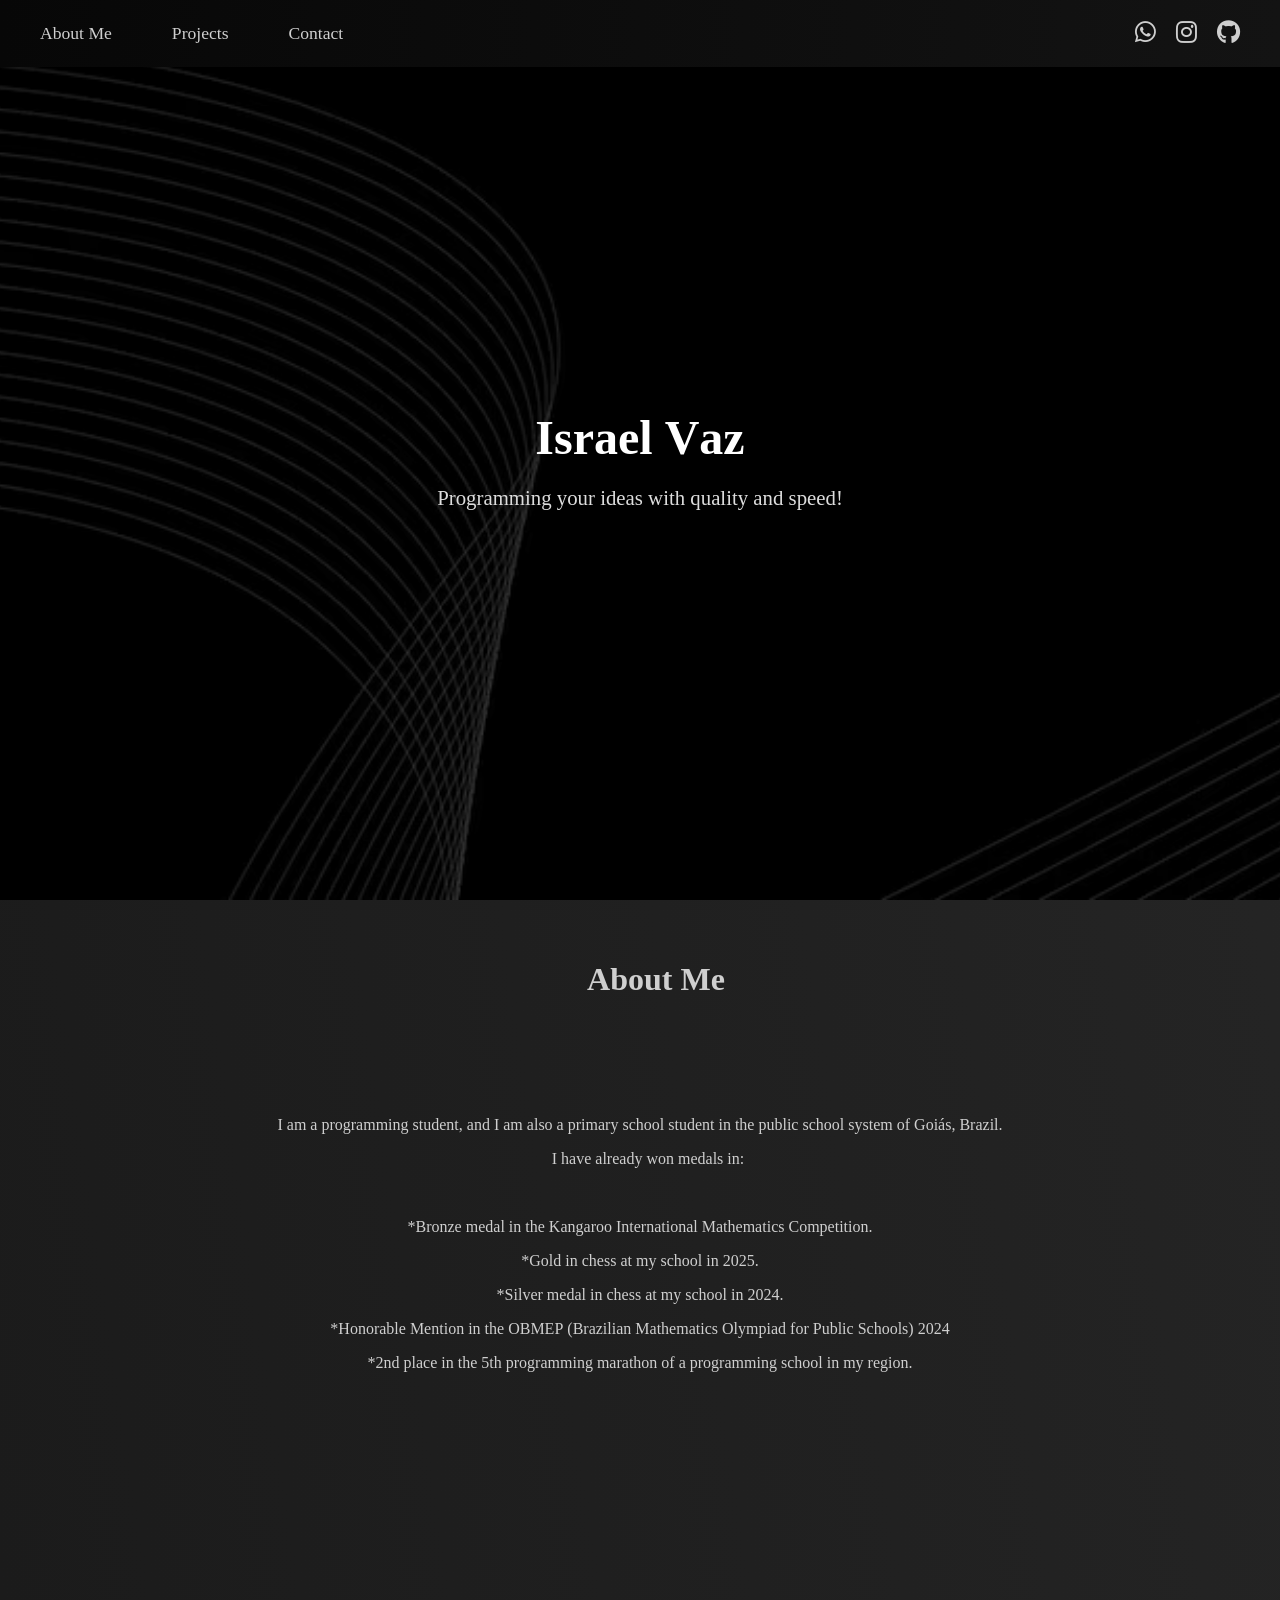
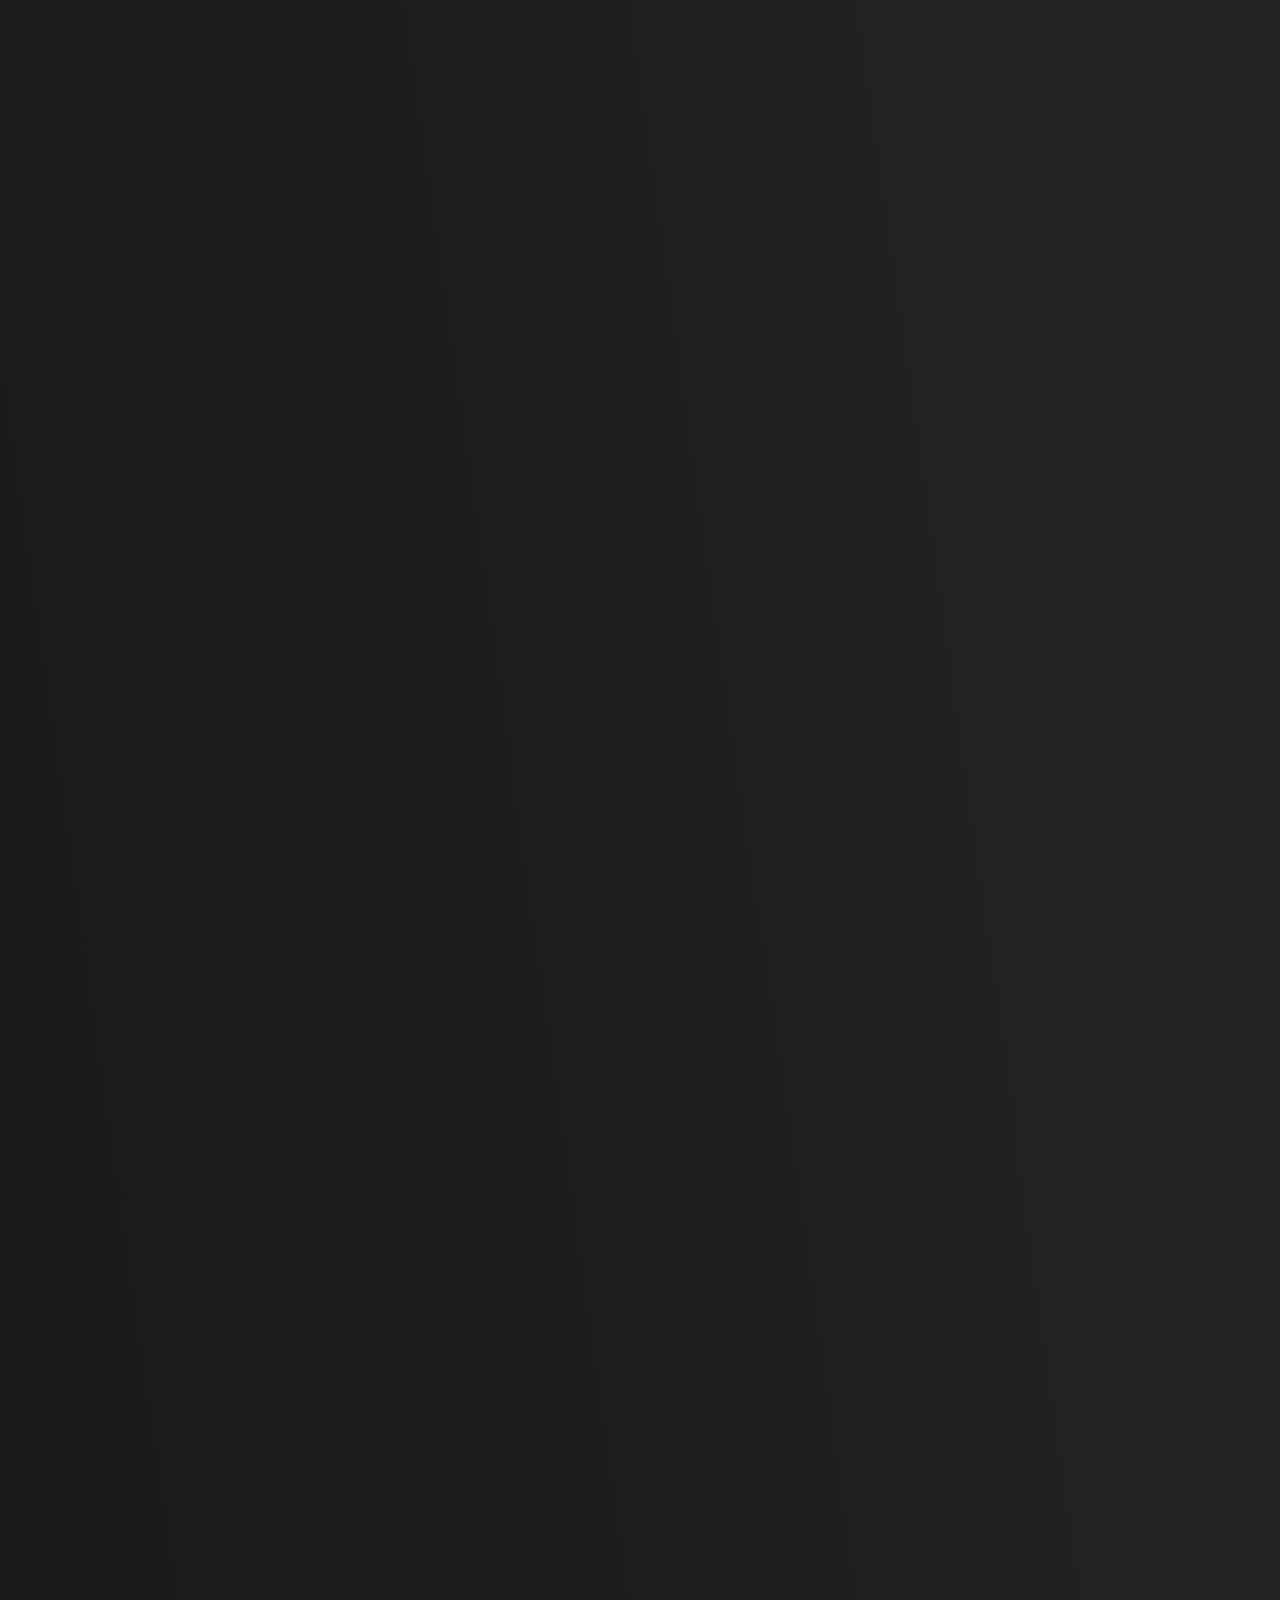
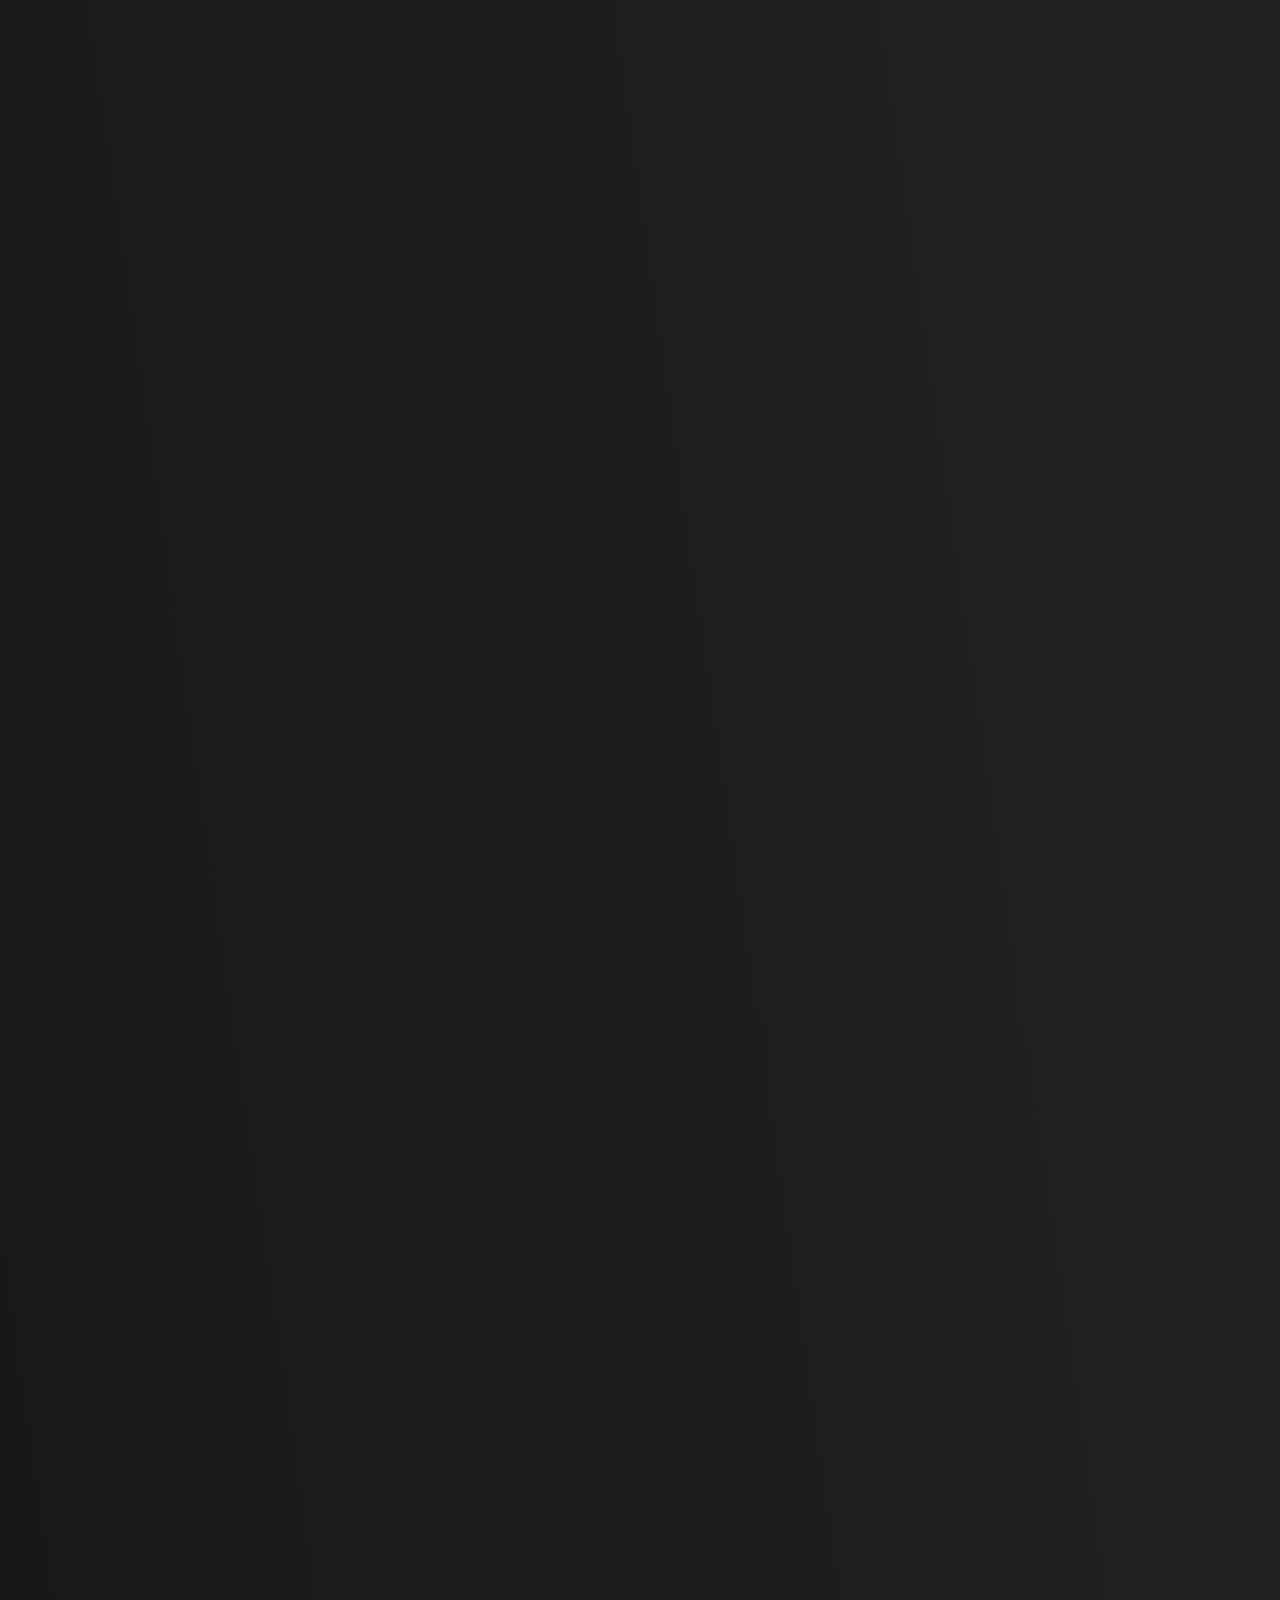
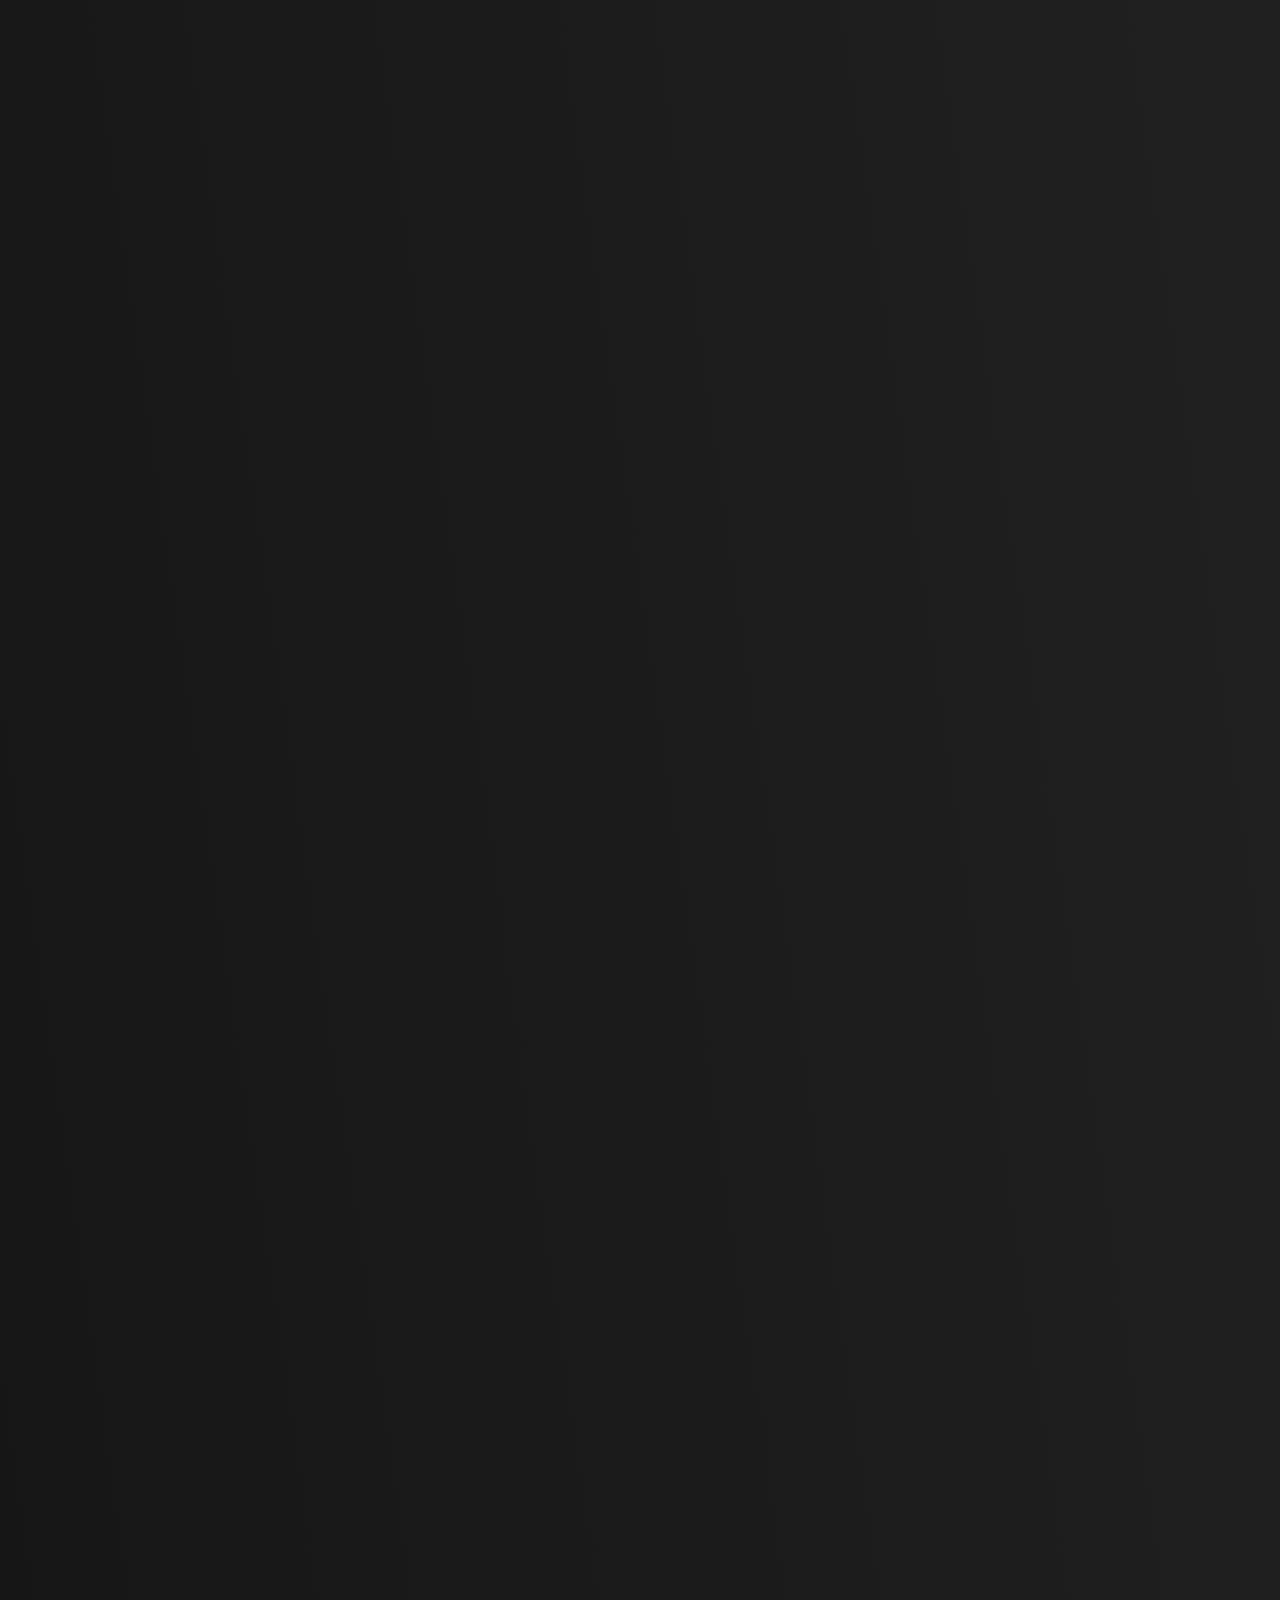
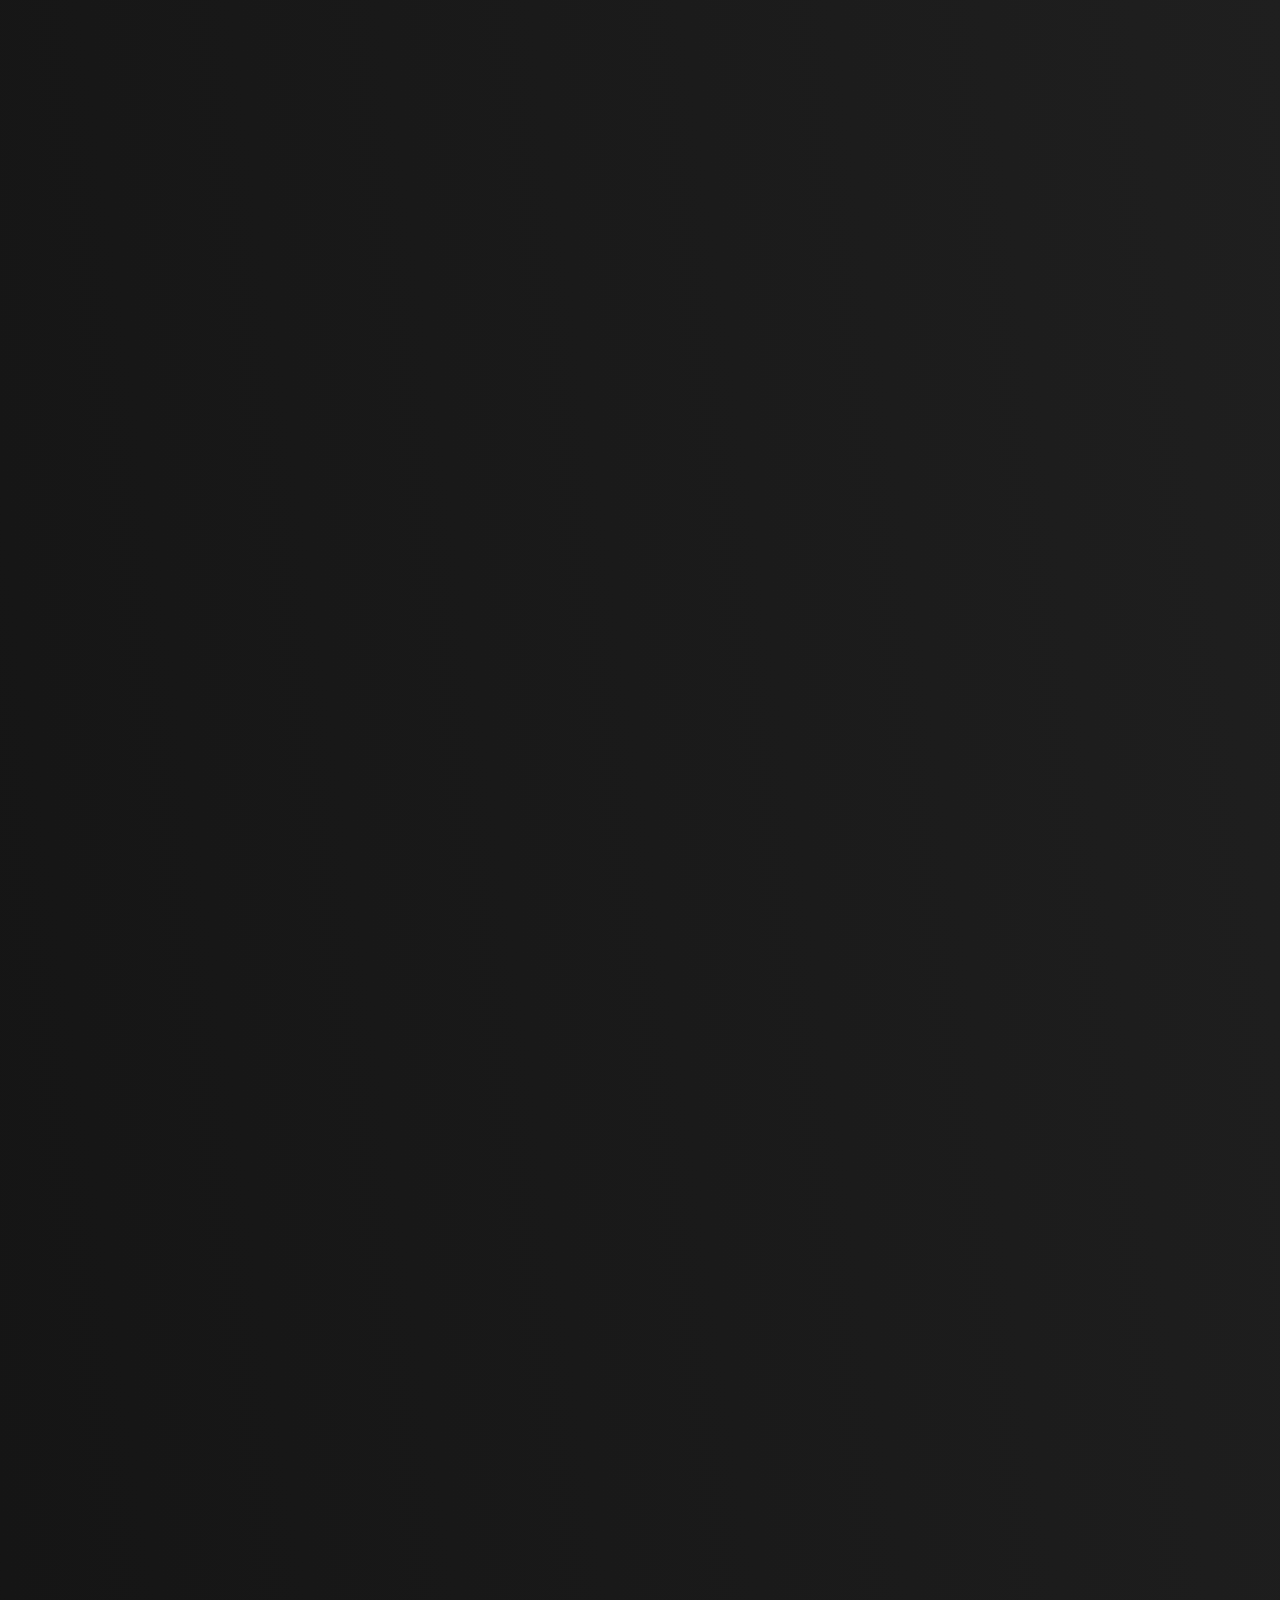
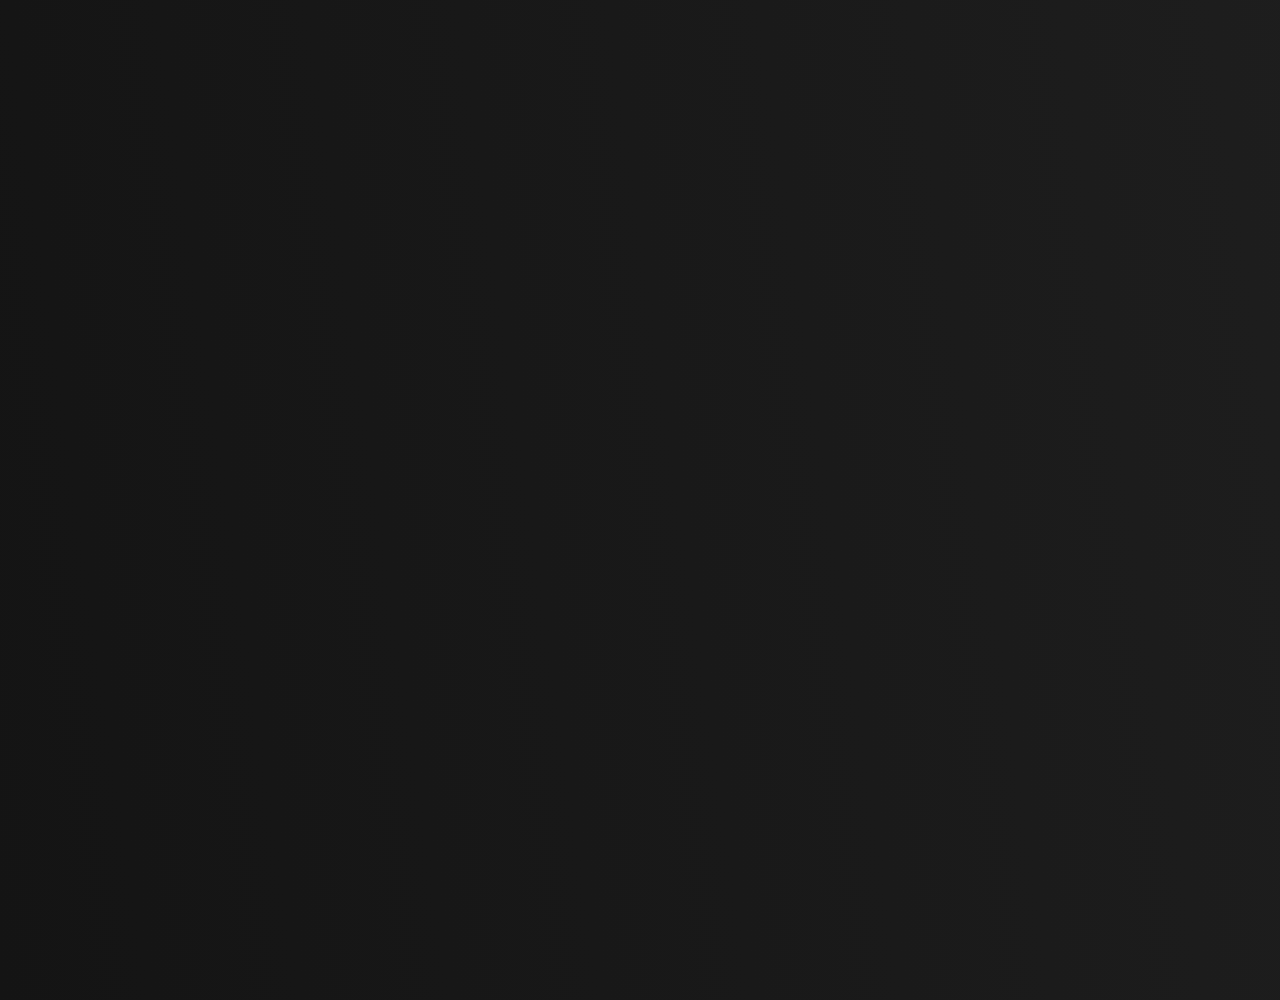
==== portifolio/index.html @ 4524832e "Add files via upload" ====
<!DOCTYPE html>
<html lang="pt-br">
<head>
    <meta charset="UTF-8">
    <meta name="viewport" content="width=device-width, initial-scale=1.0">
    <title>Menu com Ícones</title>

    <!-- Font Awesome (ícones) -->
    <link rel="stylesheet" href="https://cdnjs.cloudflare.com/ajax/libs/font-awesome/6.6.0/css/all.min.css">
    <link rel="stylesheet" href="style.css">
    <script src="script.js" defer></script>
    <style>
            html { 
            scroll-behavior: smooth; 
        } 
        #sobre { 
            scroll-margin-top: 100px; 
        }
    </style>
</head>
<body>

    <!-- MENU -->
<nav>
    <ul>
    <div class="menu-links">
        <li><a href="#sobre">About Me</a></li>
        <li><a href="#trabalhos">Projects</a></li>
        <li><a href="#contato">Contact</a></li>
    </div>

    <div class="menu-icons">
        <a href="#" class="whatsapp"><i class="fab fa-whatsapp"></i></a>
        <a href="https://www.instagram.com/iisrael.vaz" target="_blank" rel="noopener noreferrer"><i class="fab fa-instagram"></i></a>
        <a href="https://www.github.com/israelvaz121" target="_blank" rel="noopener noreferrer""><i class="fab fa-github"></i></a>
    </div>
    </ul>
</nav>


    <!-- HERO -->
<section class="hero">
    <img src="assd.avif" alt="fundo">
    <div class="overlay">
        <h1 class="span">Israel Vaz</h1>
        <p class="span">Programming your ideas with quality and speed!</p>
    </div>
</section>

<div class="container">
    <h1 id="Sobre" class="span">
        About Me
    </h1>
</div>
<div class="container">
    <p class="span">
    I am a programming student, and I am also a primary school student in the public school system of Goiás, Brazil.
    </p>
    <p class="span">
        I have already won medals in:
    </p>
    <p class="span">
        <p class="span">*Bronze medal in the Kangaroo International Mathematics Competition.</p>
        <p class="span">*Gold in chess at my school in 2025.</p>
        <p class="span">*Silver medal in chess at my school in 2024.</p>
        <p class="span">*Honorable Mention in the OBMEP (Brazilian Mathematics Olympiad for Public Schools) 2024</p>
        <p class="span">*2nd place in the 5th programming marathon of a programming school in my region.</p>
    </p>
</div>


</body>
</html>
---- portifolio/style.css ----
/* ===== RESET GERAL ===== */
body {
    margin: 0;
    padding: 0;
    min-height: 1000vh;
    color: rgb(207, 207, 207);
    background: linear-gradient(to top right, rgb(20, 20, 20), rgb(37, 37, 37));
    font-family: Bodoni;
    scroll-behavior: smooth;
}

/* ===== MENU ===== */
nav {
    position: fixed;
    top: 0;
    width: 100%;
    z-index: 1000;
}

nav ul {
    display: flex;
    justify-content: space-between;
    align-items: center;
    list-style: none;
    padding: 20px 40px;
    margin: 0;
    color: rgb(207, 207, 207);
    background: linear-gradient(to right, #070707, rgb(19, 19, 19));
    transition: background 0.4s ease;
}

/* MENU QUANDO ROLA A PÁGINA */
nav ul.rolado {
    background: rgba(15, 15, 15, 0.75);
    backdrop-filter: blur(10px);
    transition: 0.3s ease;
}

/* LINKS DO MENU */
nav ul .menu-links {
    display: flex;
    gap: 60px;
}

nav a {
    color: rgb(207, 207, 207);
    text-decoration: none;
    font-size: 1.1em;
    transition: 0.3s;
}

nav a:hover {
    color: rgb(223, 223, 224);
    text-shadow: 0 0 10px #fff;
}

/* ===== ÍCONES DO MENU ===== */
.menu-icons {
    display: flex;
    gap: 20px;
    align-items: center;
}

.menu-icons a {
    color: rgb(207, 207, 207);
    font-size: 1.5rem;
    transition: transform 0.18s ease, color 0.18s ease;
    text-decoration: none;
}

.menu-icons a:hover {
    transform: scale(1.2);
}

.menu-icons a.whatsapp:hover { color: #25D366; }
.menu-icons a.instagram:hover { color: #e242bf; }
.menu-icons a.github:hover { color: #ffffff; }

/* ===== HERO (imagem de fundo) ===== */
.hero {
    position: relative;
    width: 100%;
    height: 100vh;
    overflow: hidden;
}

.hero img {
    width: 100%;
    height: 100%;
    object-fit: cover;
    filter: brightness(0.5);
}

/* ===== TEXTO SOBRE A IMAGEM ===== */
.overlay {
    position: absolute;
    top: 50%;
    left: 50%;
    transform: translate(-50%, -50%);
    text-align: center;
    color: white;
    padding: 20px;
}

.overlay h1 {
    font-size: 3em;
    margin-bottom: 15px;
}

.overlay p {
    font-size: 1.3em;
    color: #ddd;
}

/* ===== OUTRAS SEÇÕES ===== */
.container {
    max-width: 1000px;
    margin: 0 auto;
    padding: 40px 20px;
    text-align: center; 
}

/* ===== HOVER NAS LETRAS ===== */
h1 span,
p span {
    display: inline-block;
    transition: 0.3s ease;
    white-space: pre;
    cursor: default;
}

h1 span:hover,
p span:hover {
    color: #f1f1f1;
    transform: scale(1.4) rotate(10deg);
    text-shadow: 0 0 15px #ffffff;
}

/* ===== SCROLL ===== */
html {
    scroll-behavior: smooth;
}

#sobre, #trabalhos, #contato {
    scroll-margin-top: 120px;
}
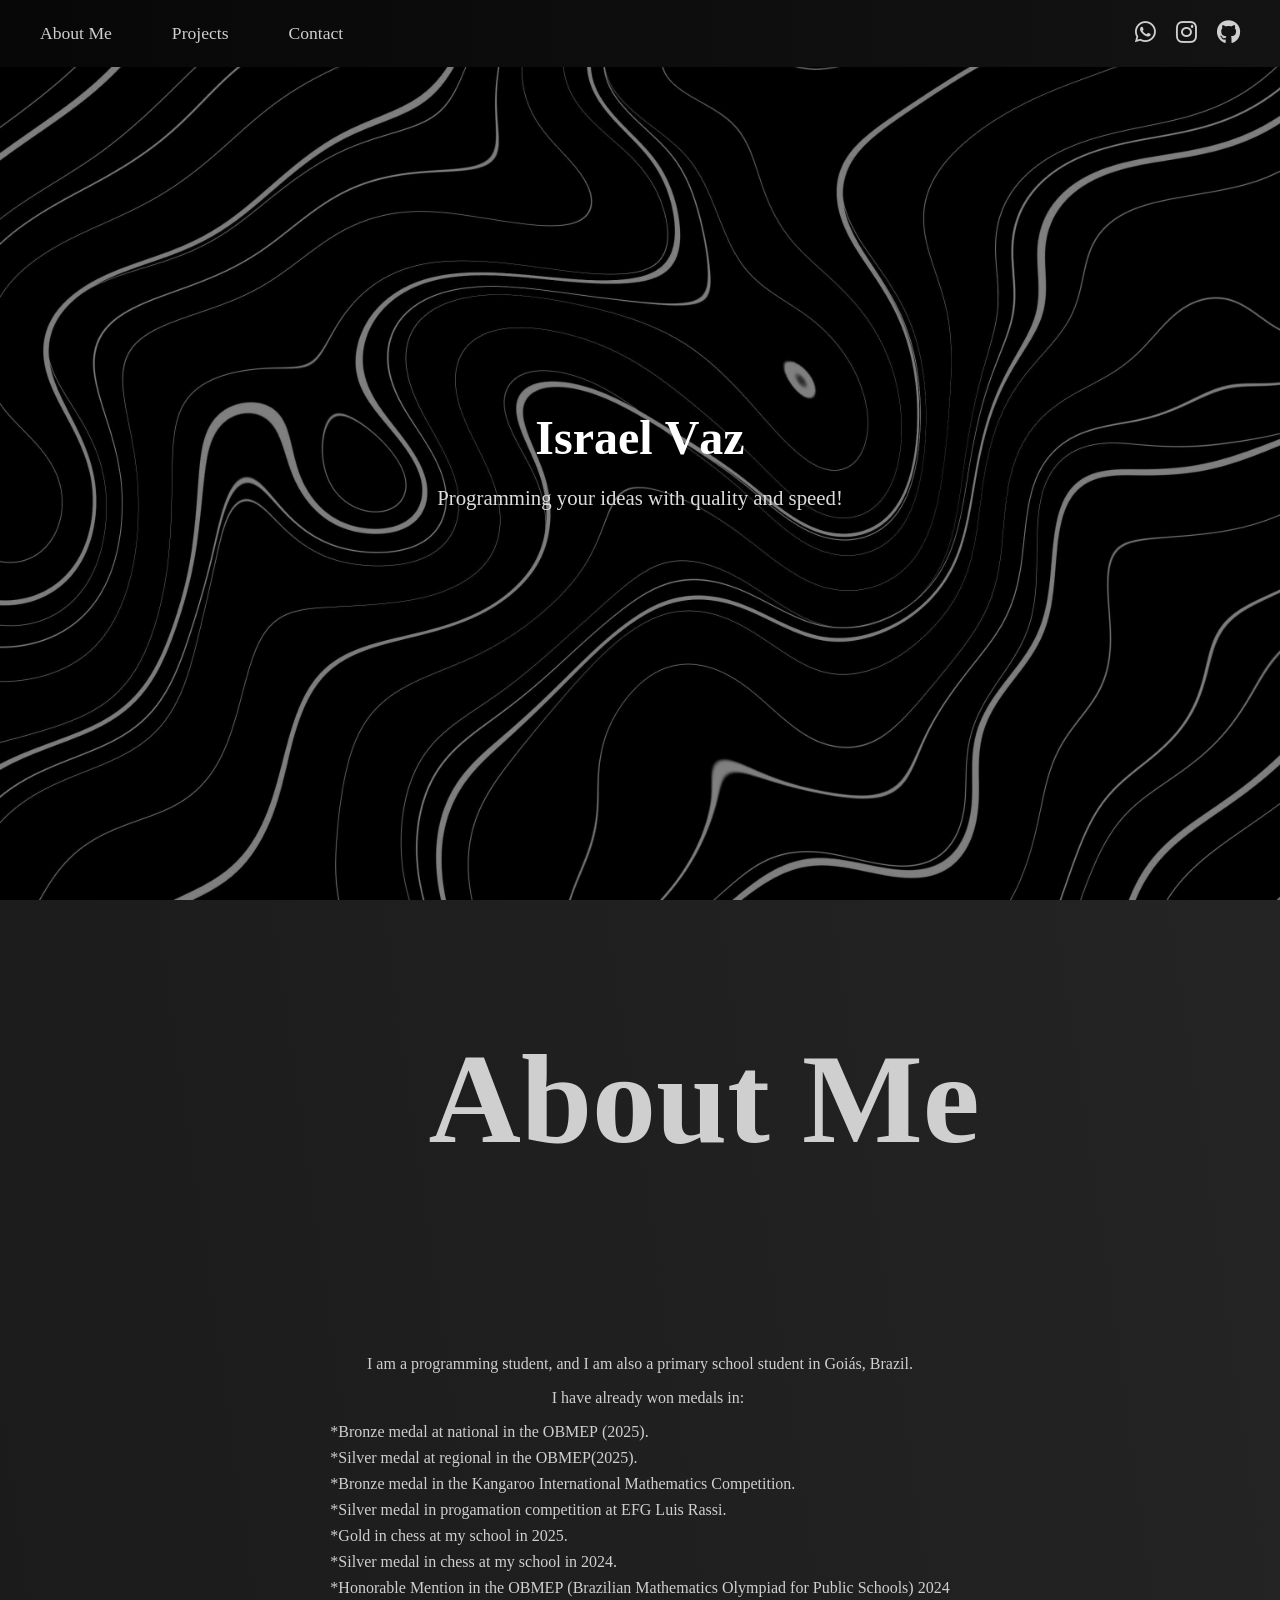
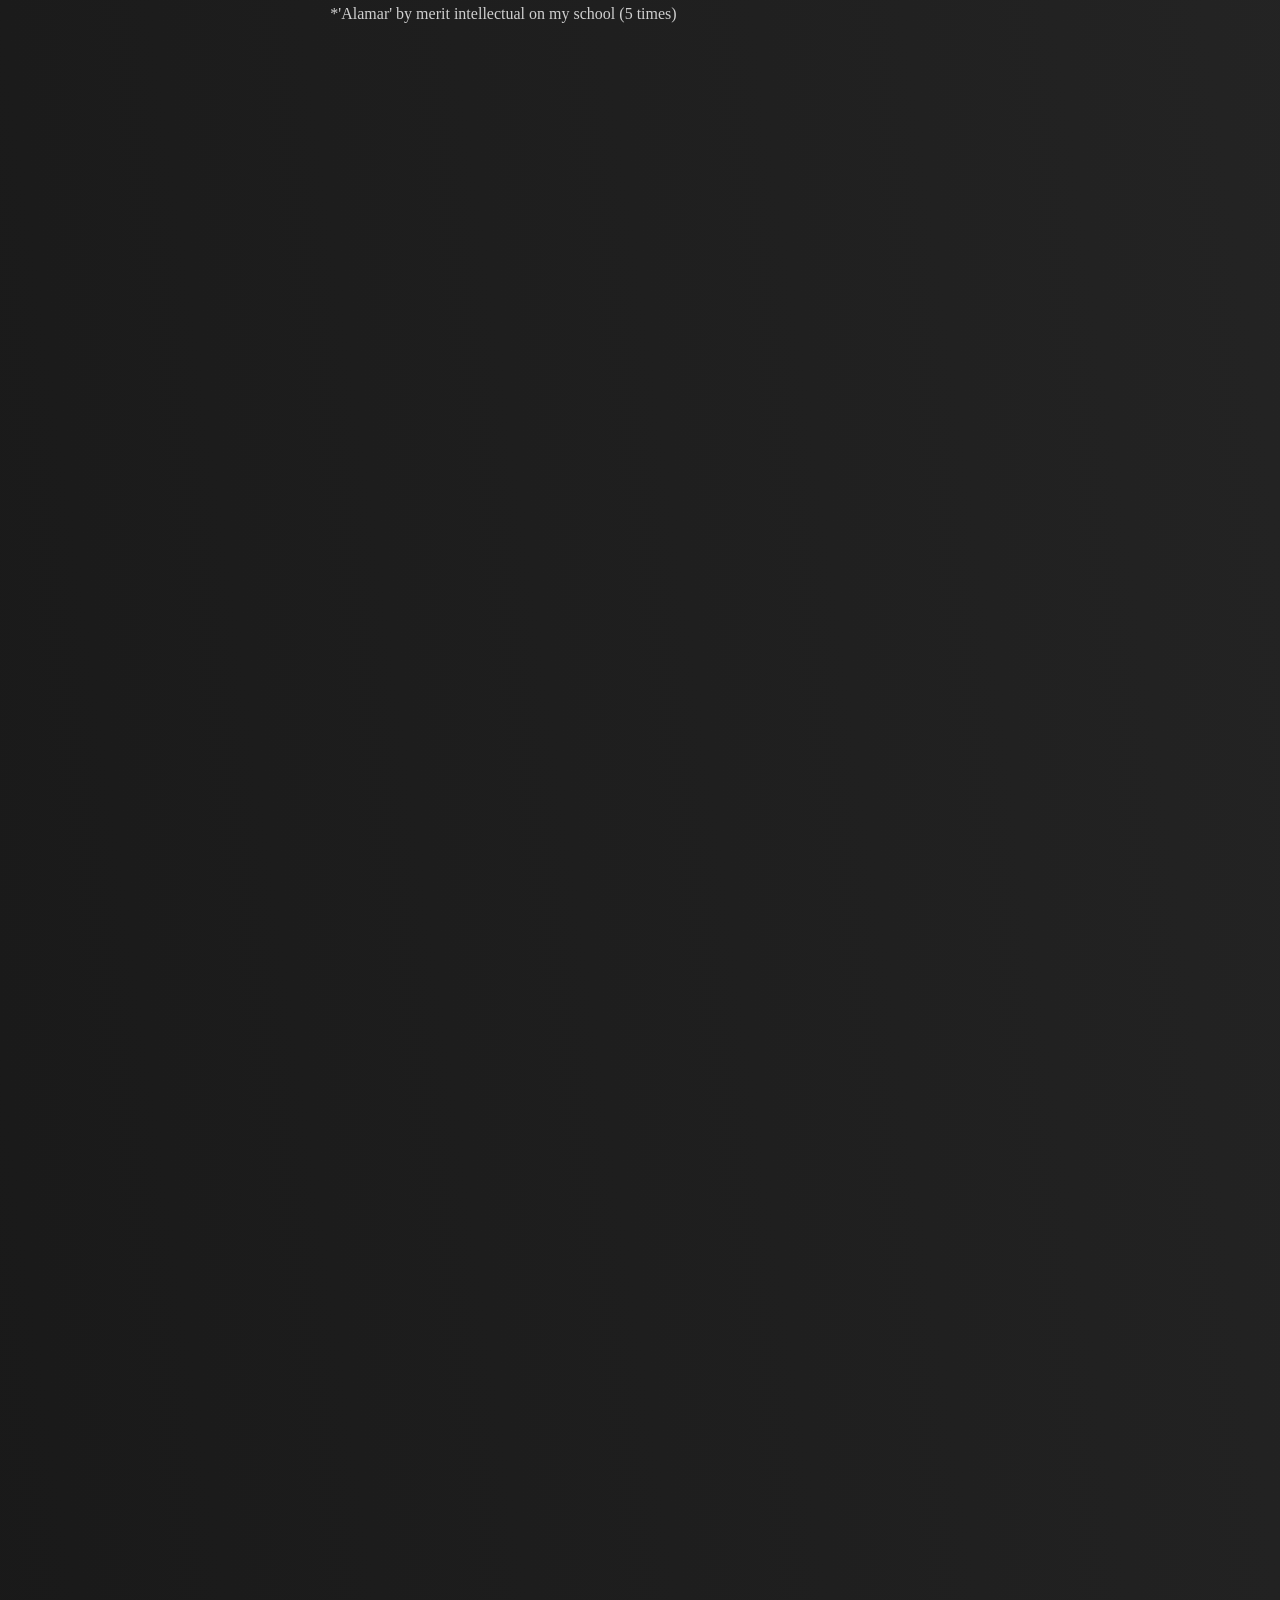
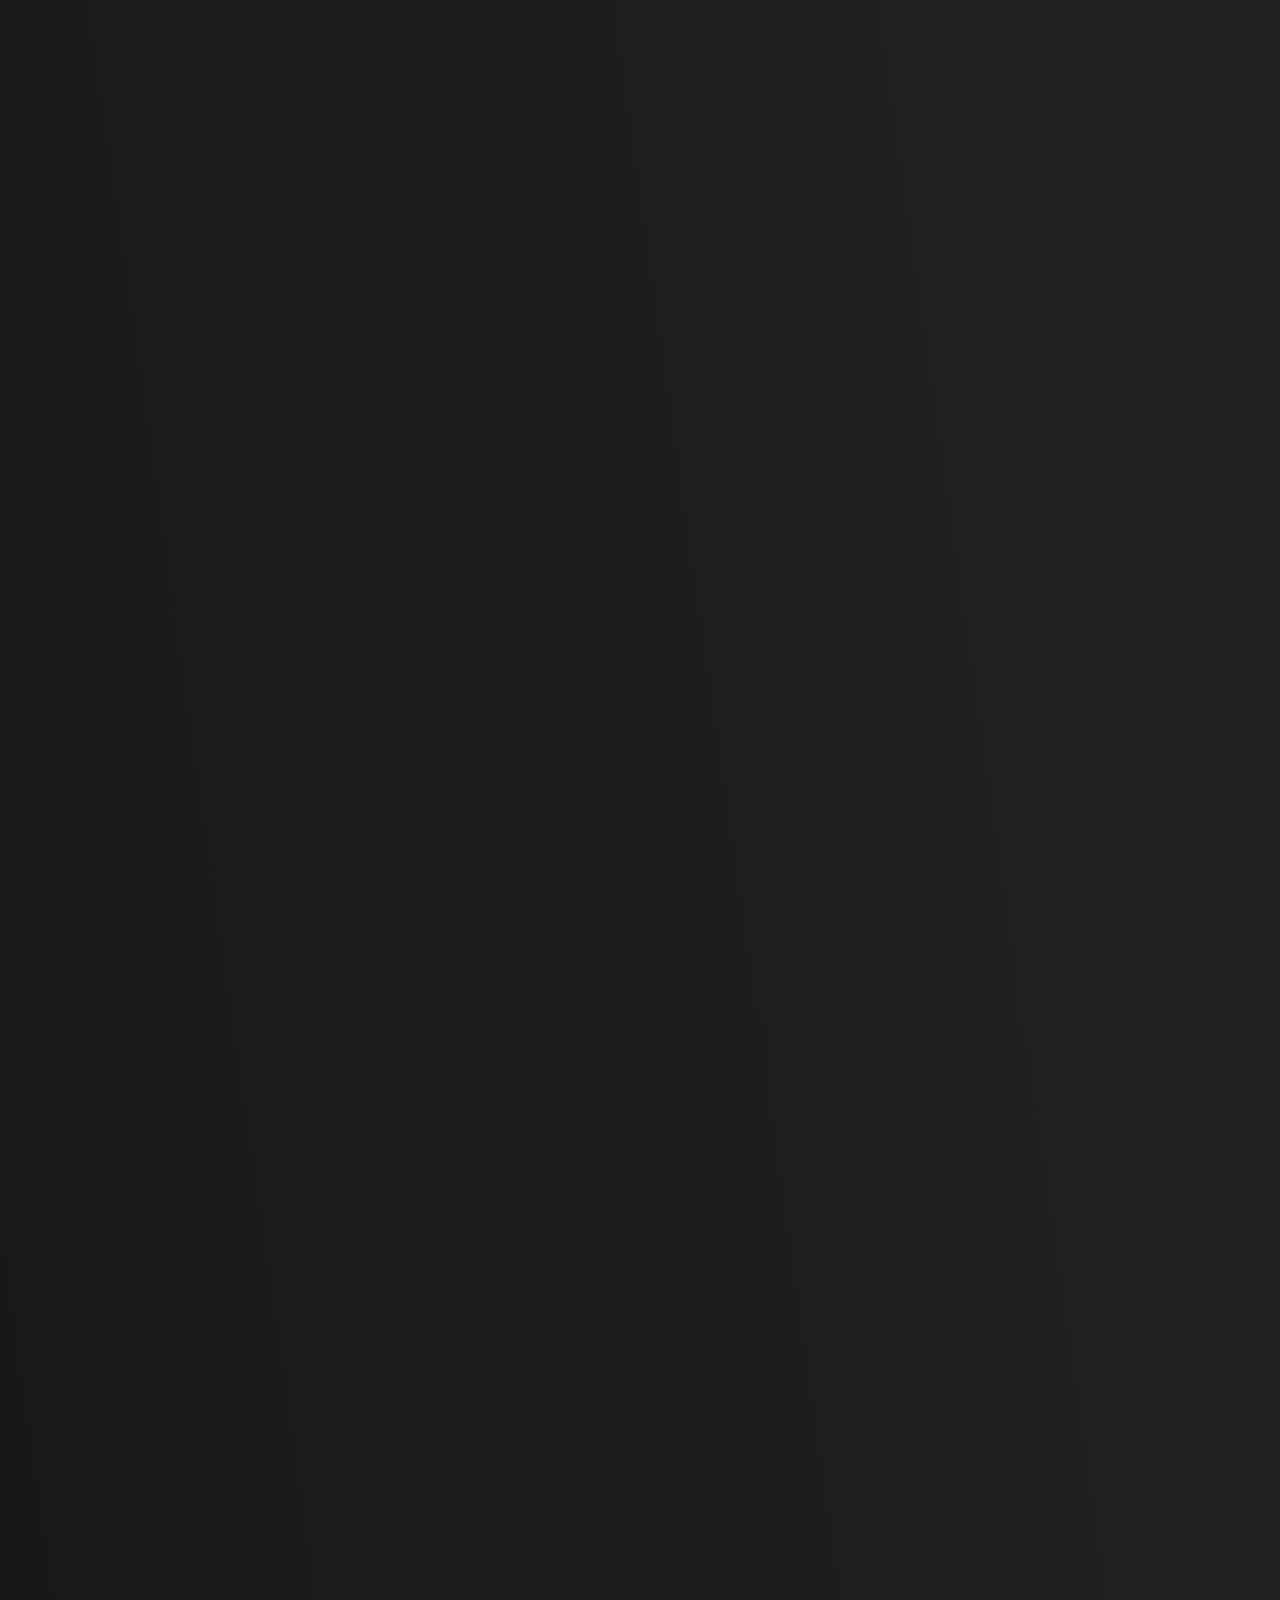
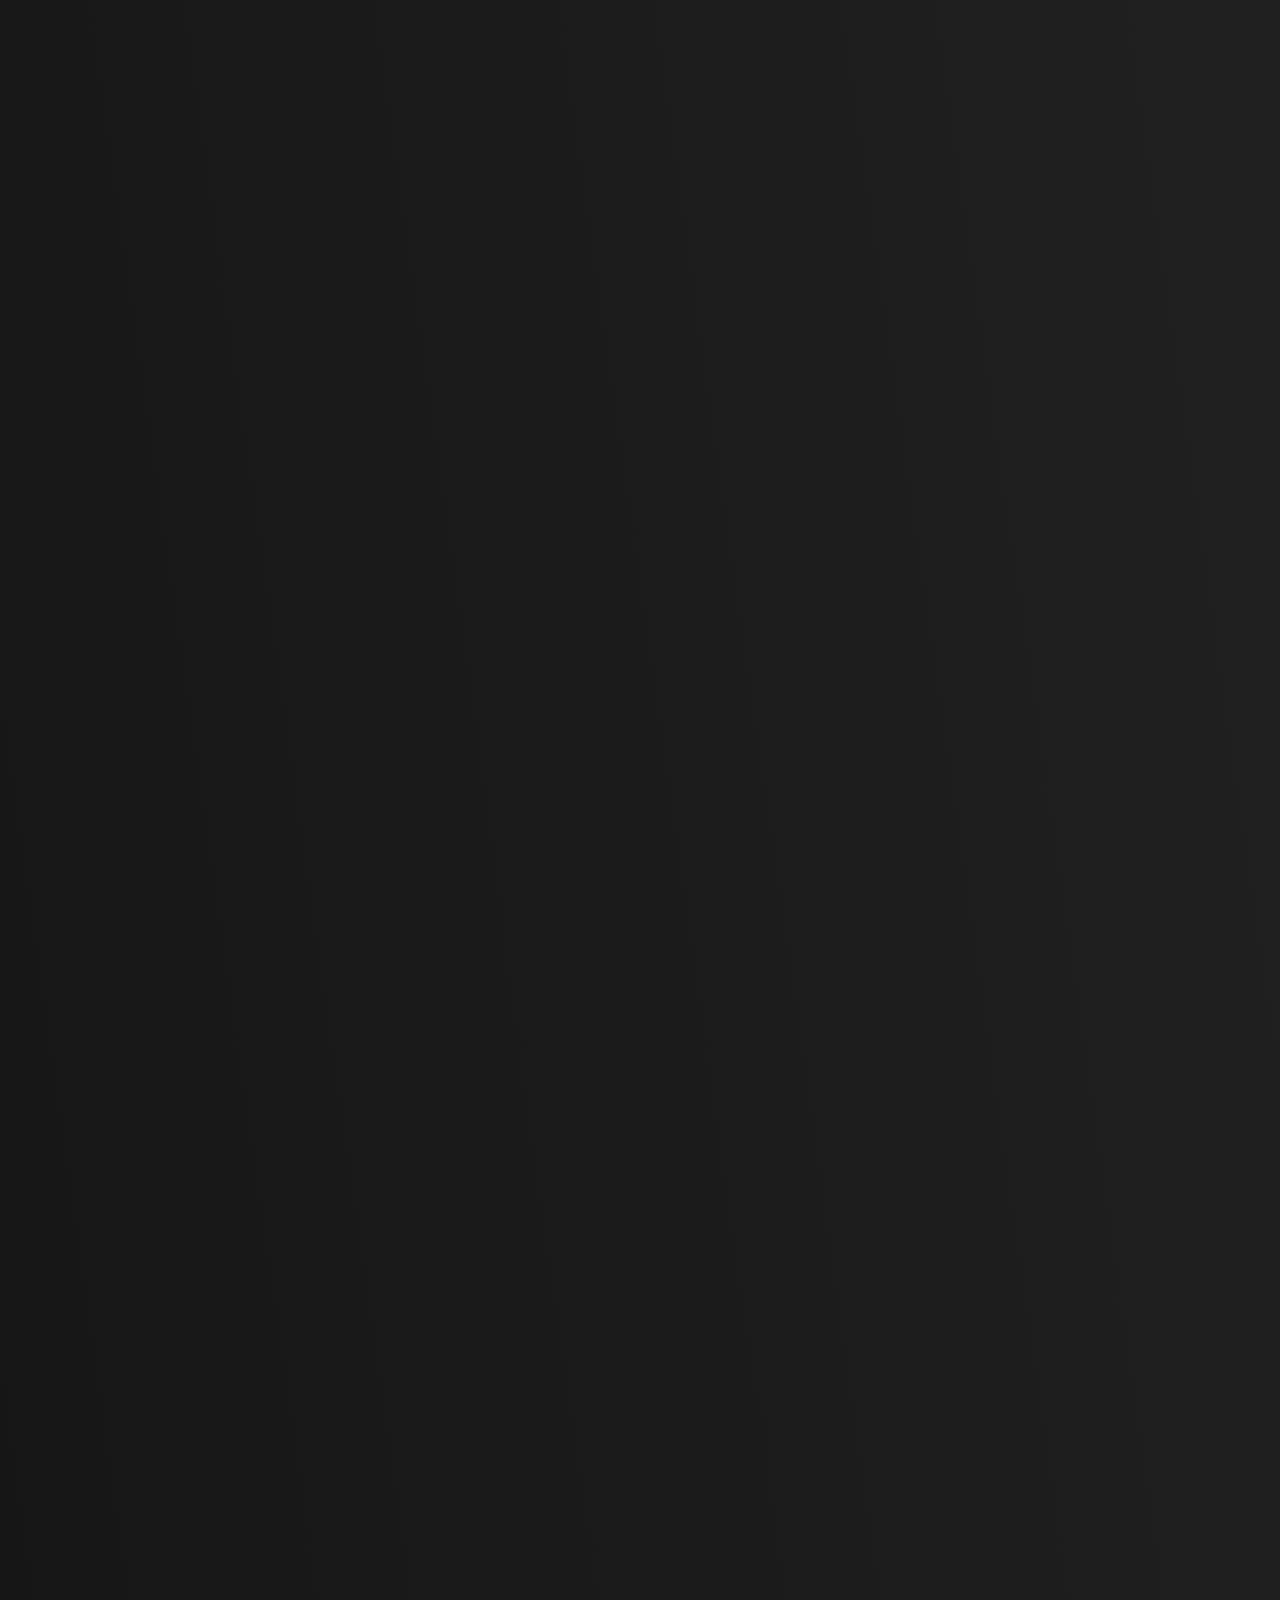
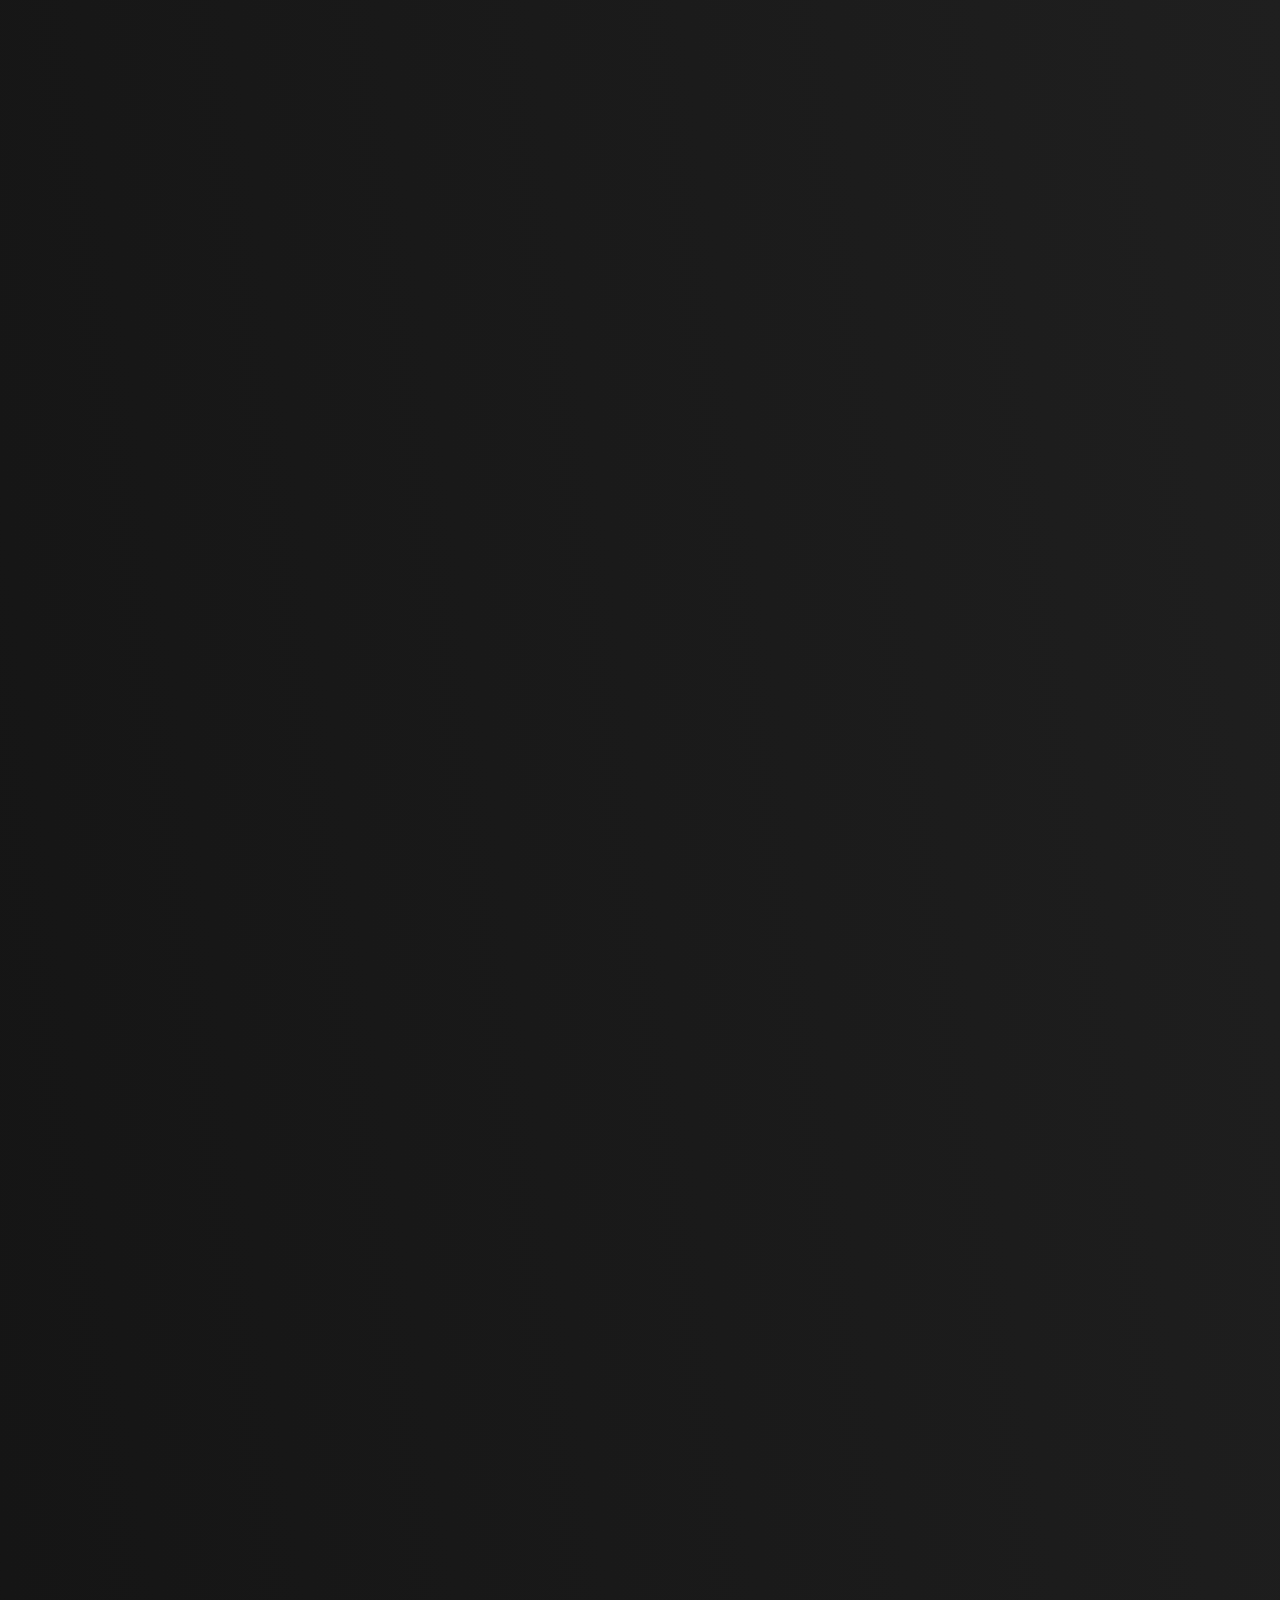
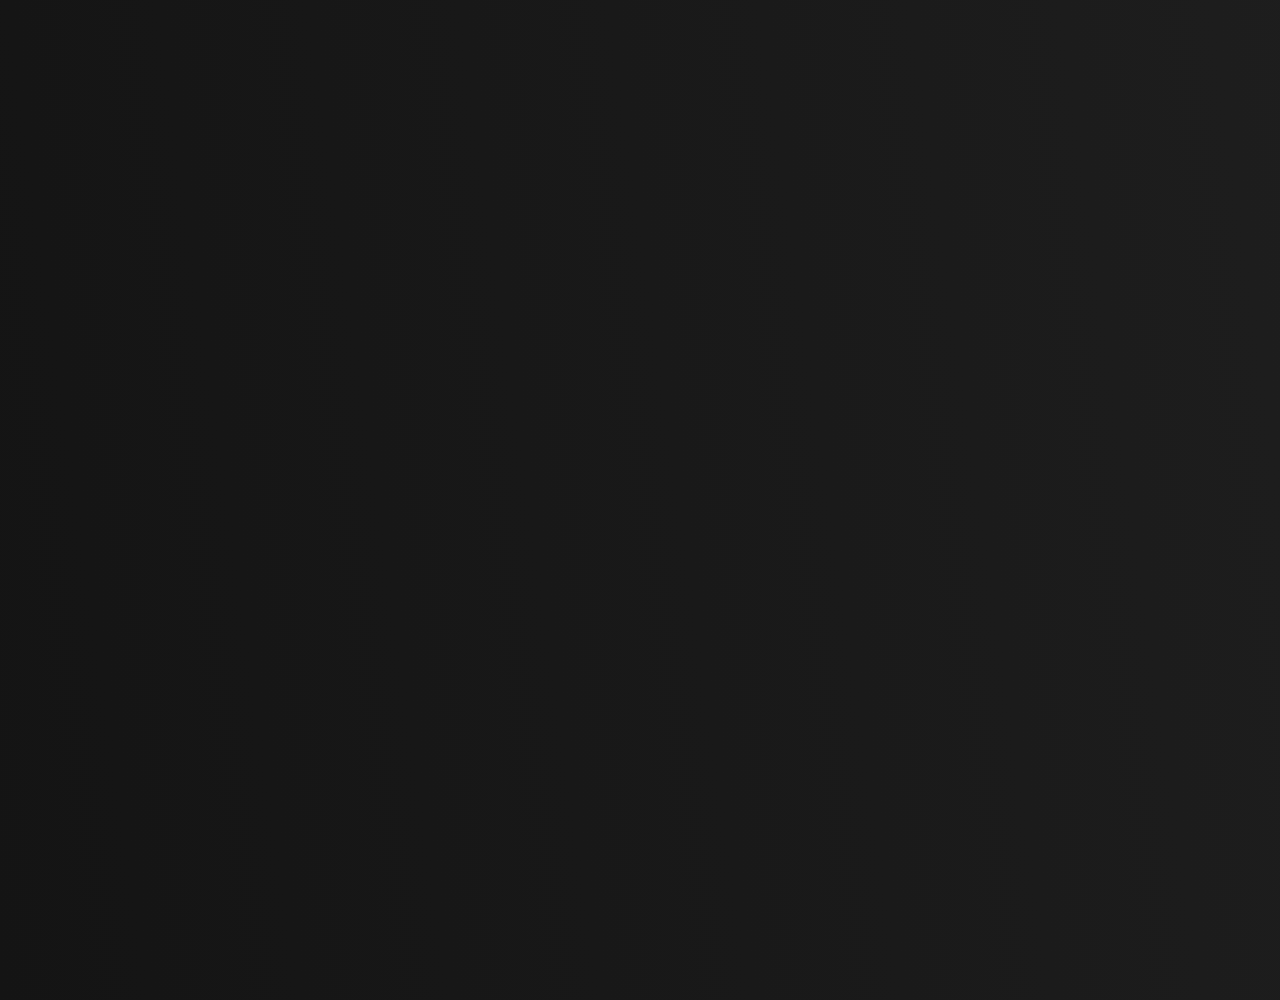
==== commit b438bf05: "Algumas correçoes" ====
--- a/portifolio/index.html
+++ b/portifolio/index.html
@@ -40,9 +40,9 @@
 
     <!-- HERO -->
 <section class="hero">
-    <img src="assd.avif" alt="fundo">
+    <img src="fundoportifas.jpg" alt="fundo">
     <div class="overlay">
-        <h1 class="span">Israel Vaz</h1>
+        <h1 class="span" >Israel Vaz</h1>
         <p class="span">Programming your ideas with quality and speed!</p>
     </div>
 </section>
@@ -54,20 +54,22 @@
 </div>
 <div class="container">
     <p class="span">
-    I am a programming student, and I am also a primary school student in the public school system of Goiás, Brazil.
+    I am a programming student, and I am also a primary school student in Goiás, Brazil.
     </p>
     <p class="span">
         I have already won medals in:
     </p>
-    <p class="span">
+    <div class="lista-medalhas">
+        <p class="span">*Bronze medal at national in the OBMEP (2025).</p>
+        <p class="span">*Silver medal at regional in the OBMEP(2025).</p>
         <p class="span">*Bronze medal in the Kangaroo International Mathematics Competition.</p>
+        <p class="span">*Silver medal in progamation competition at EFG Luis Rassi.</p>
         <p class="span">*Gold in chess at my school in 2025.</p>
         <p class="span">*Silver medal in chess at my school in 2024.</p>
         <p class="span">*Honorable Mention in the OBMEP (Brazilian Mathematics Olympiad for Public Schools) 2024</p>
-        <p class="span">*2nd place in the 5th programming marathon of a programming school in my region.</p>
-    </p>
+        <p class="span">*'Alamar' by merit intellectual on my school (5 times)</p>
+    </div>
 </div>
-
 
 </body>
 </html>
--- a/portifolio/style.css
+++ b/portifolio/style.css
@@ -7,6 +7,9 @@
     background: linear-gradient(to top right, rgb(20, 20, 20), rgb(37, 37, 37));
     font-family: Bodoni;
     scroll-behavior: smooth;
+}
+h1 {
+    font-size: 8em;
 }
 
 /* ===== MENU ===== */
@@ -120,6 +123,18 @@
     text-align: center; 
 }
 
+/* ===== LISTA DE MEDALHAS (alinhada à esquerda, bloco centralizado) ===== */
+.lista-medalhas {
+    width: fit-content;
+    max-width: 100%;
+    margin: 0 auto;
+    text-align: left;
+}
+
+.lista-medalhas p {
+    margin: 0 0 8px;
+}
+
 /* ===== HOVER NAS LETRAS ===== */
 h1 span,
 p span {
